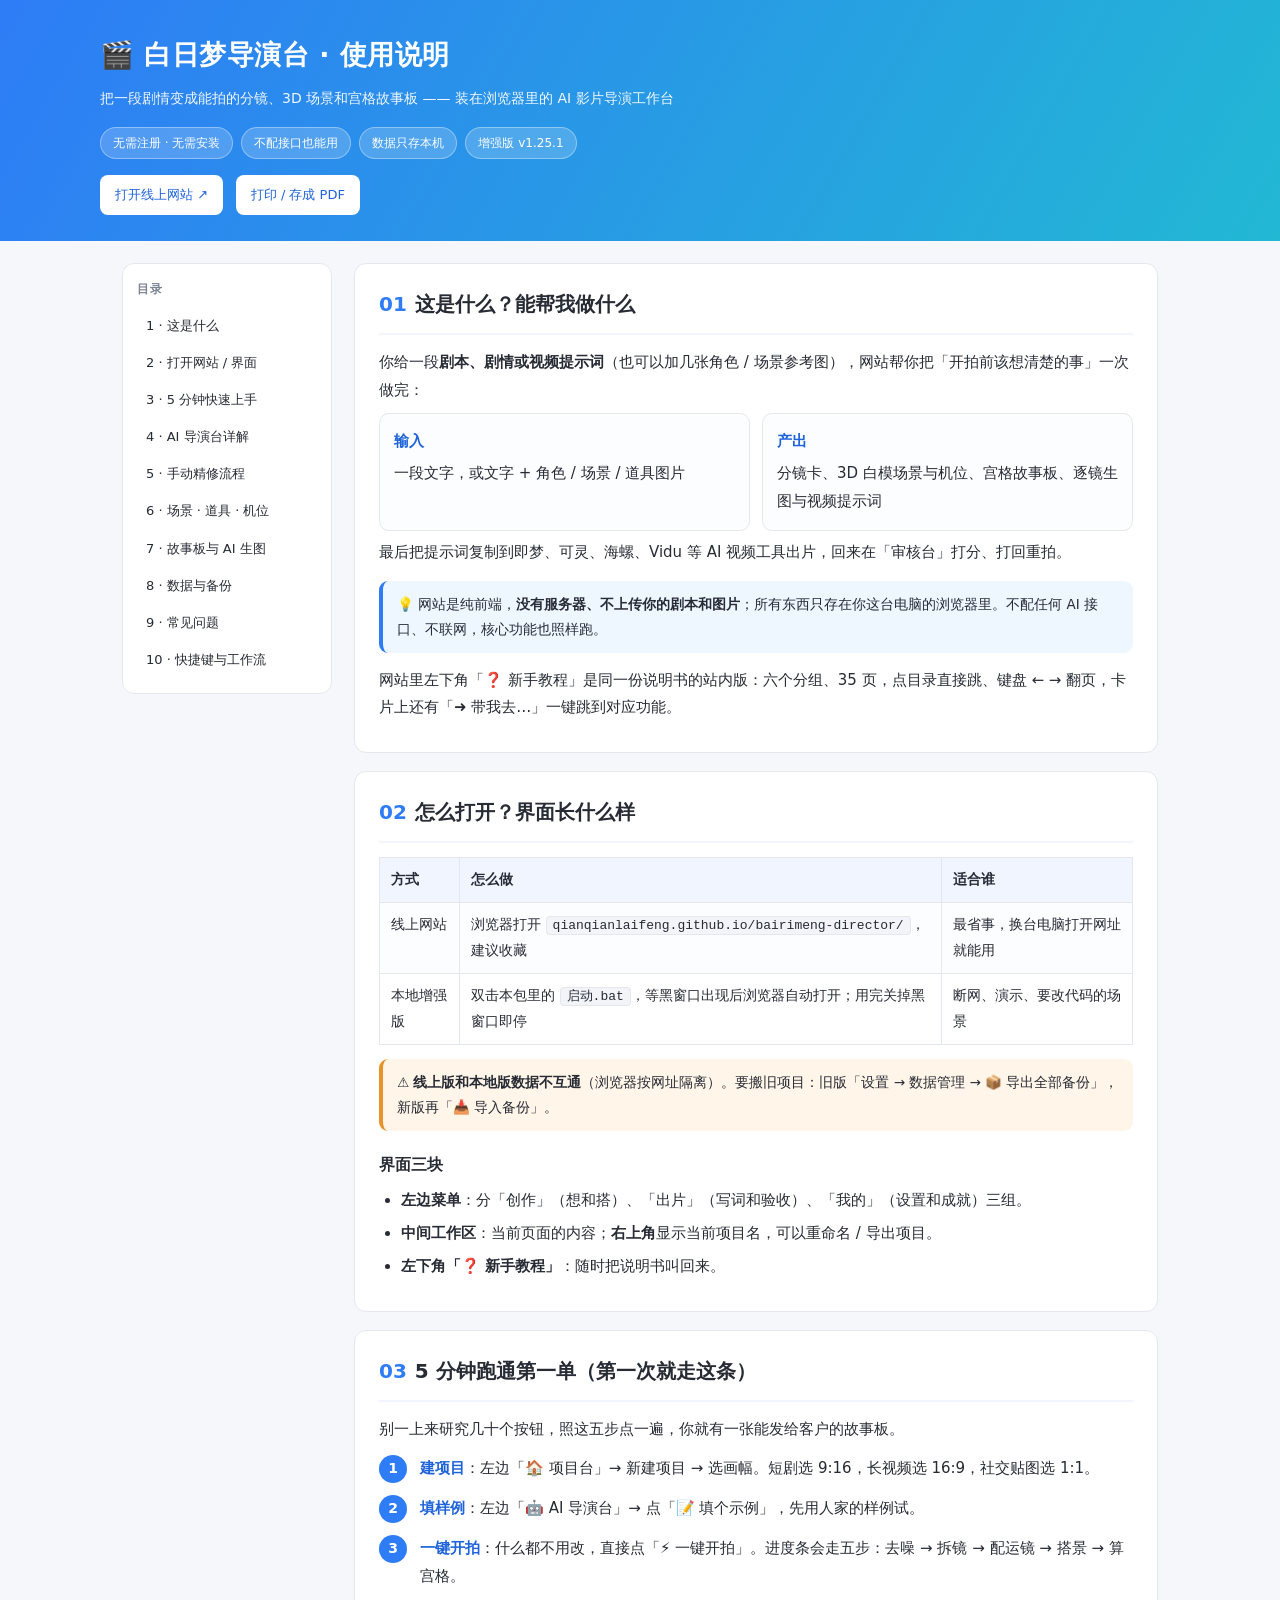
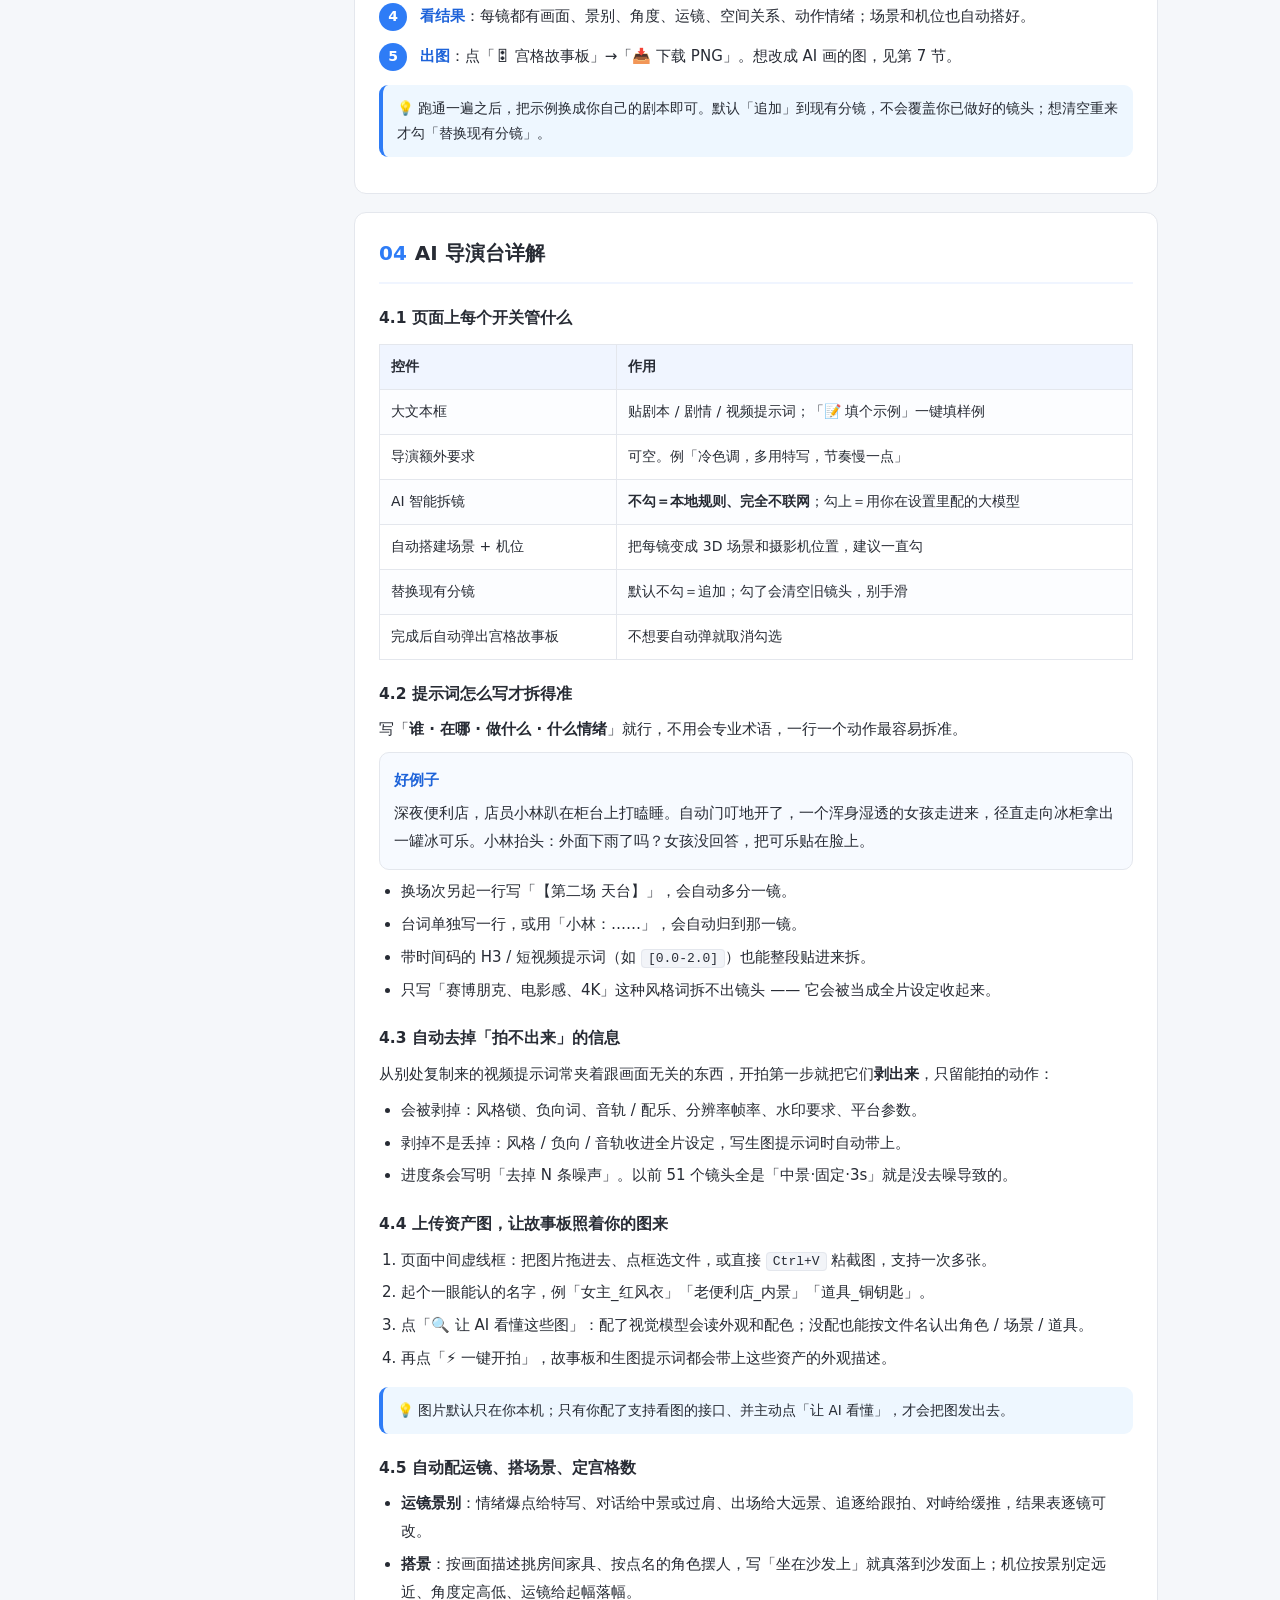
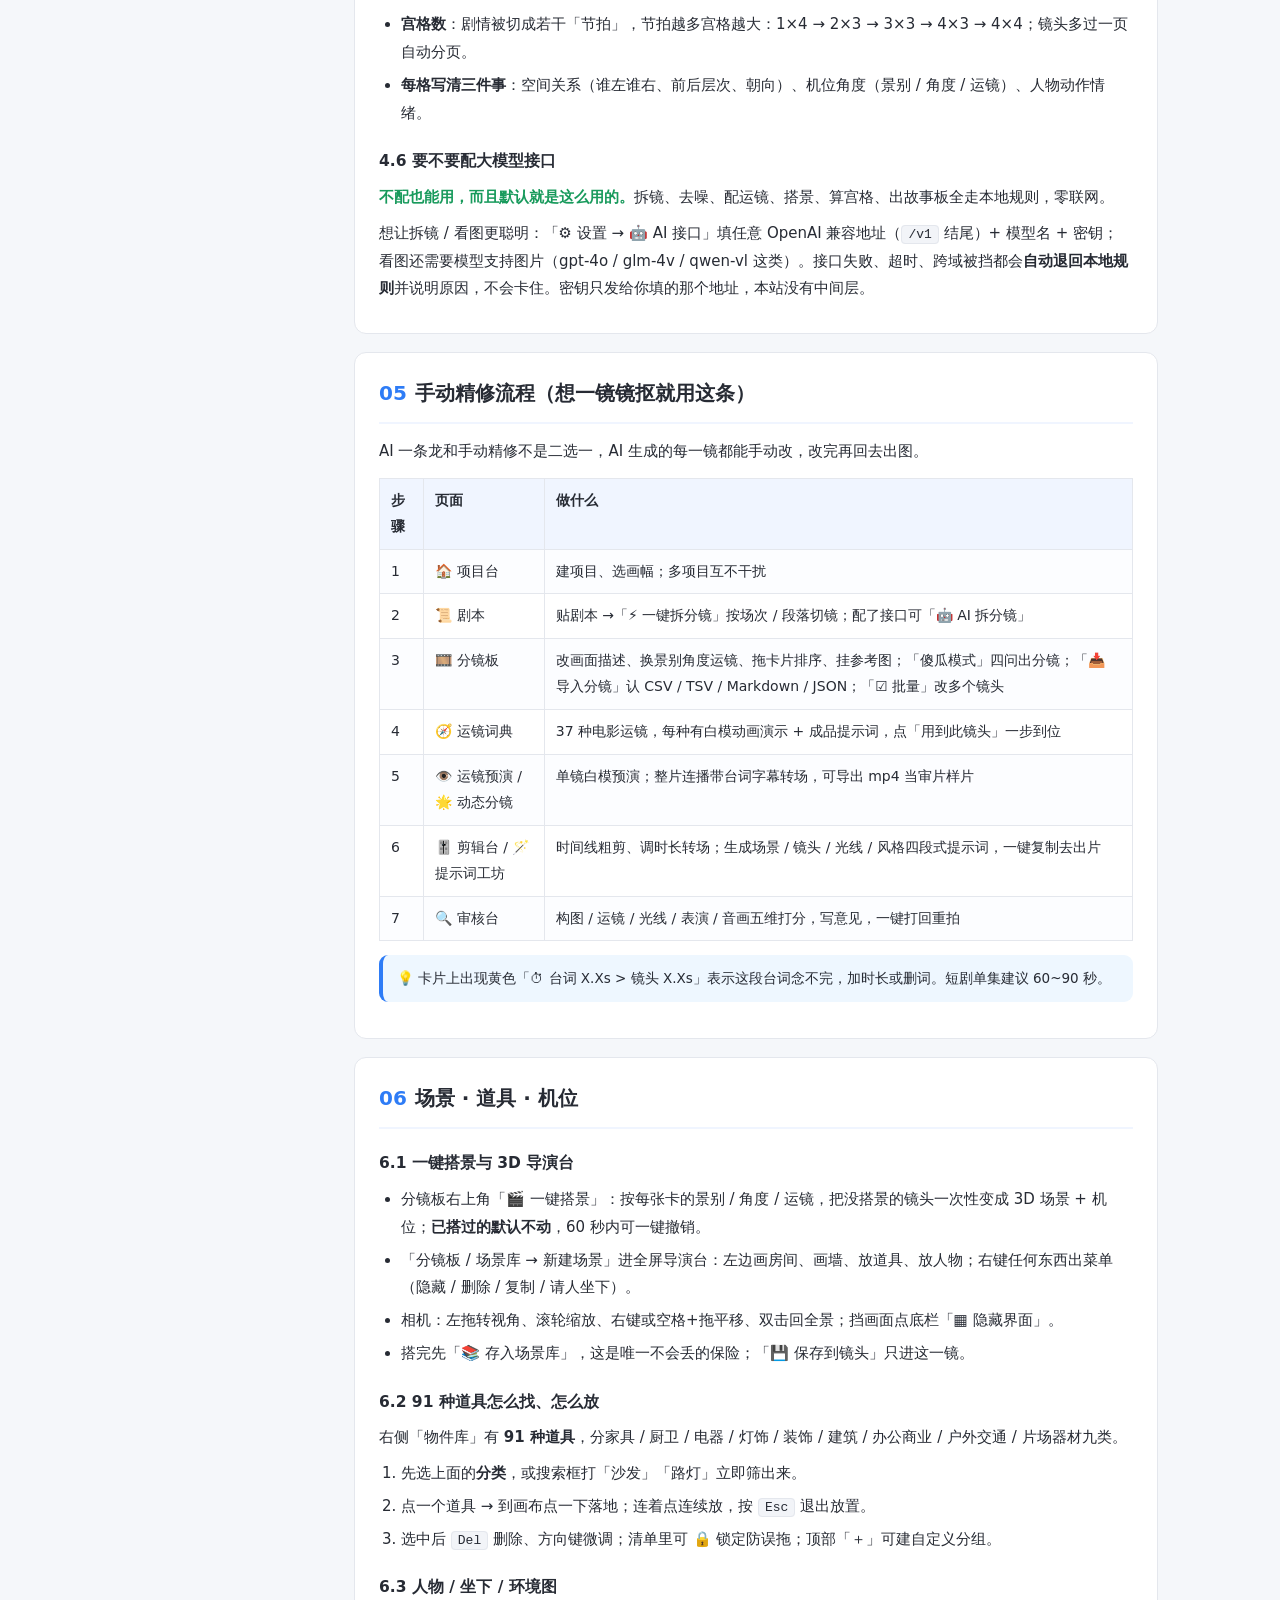
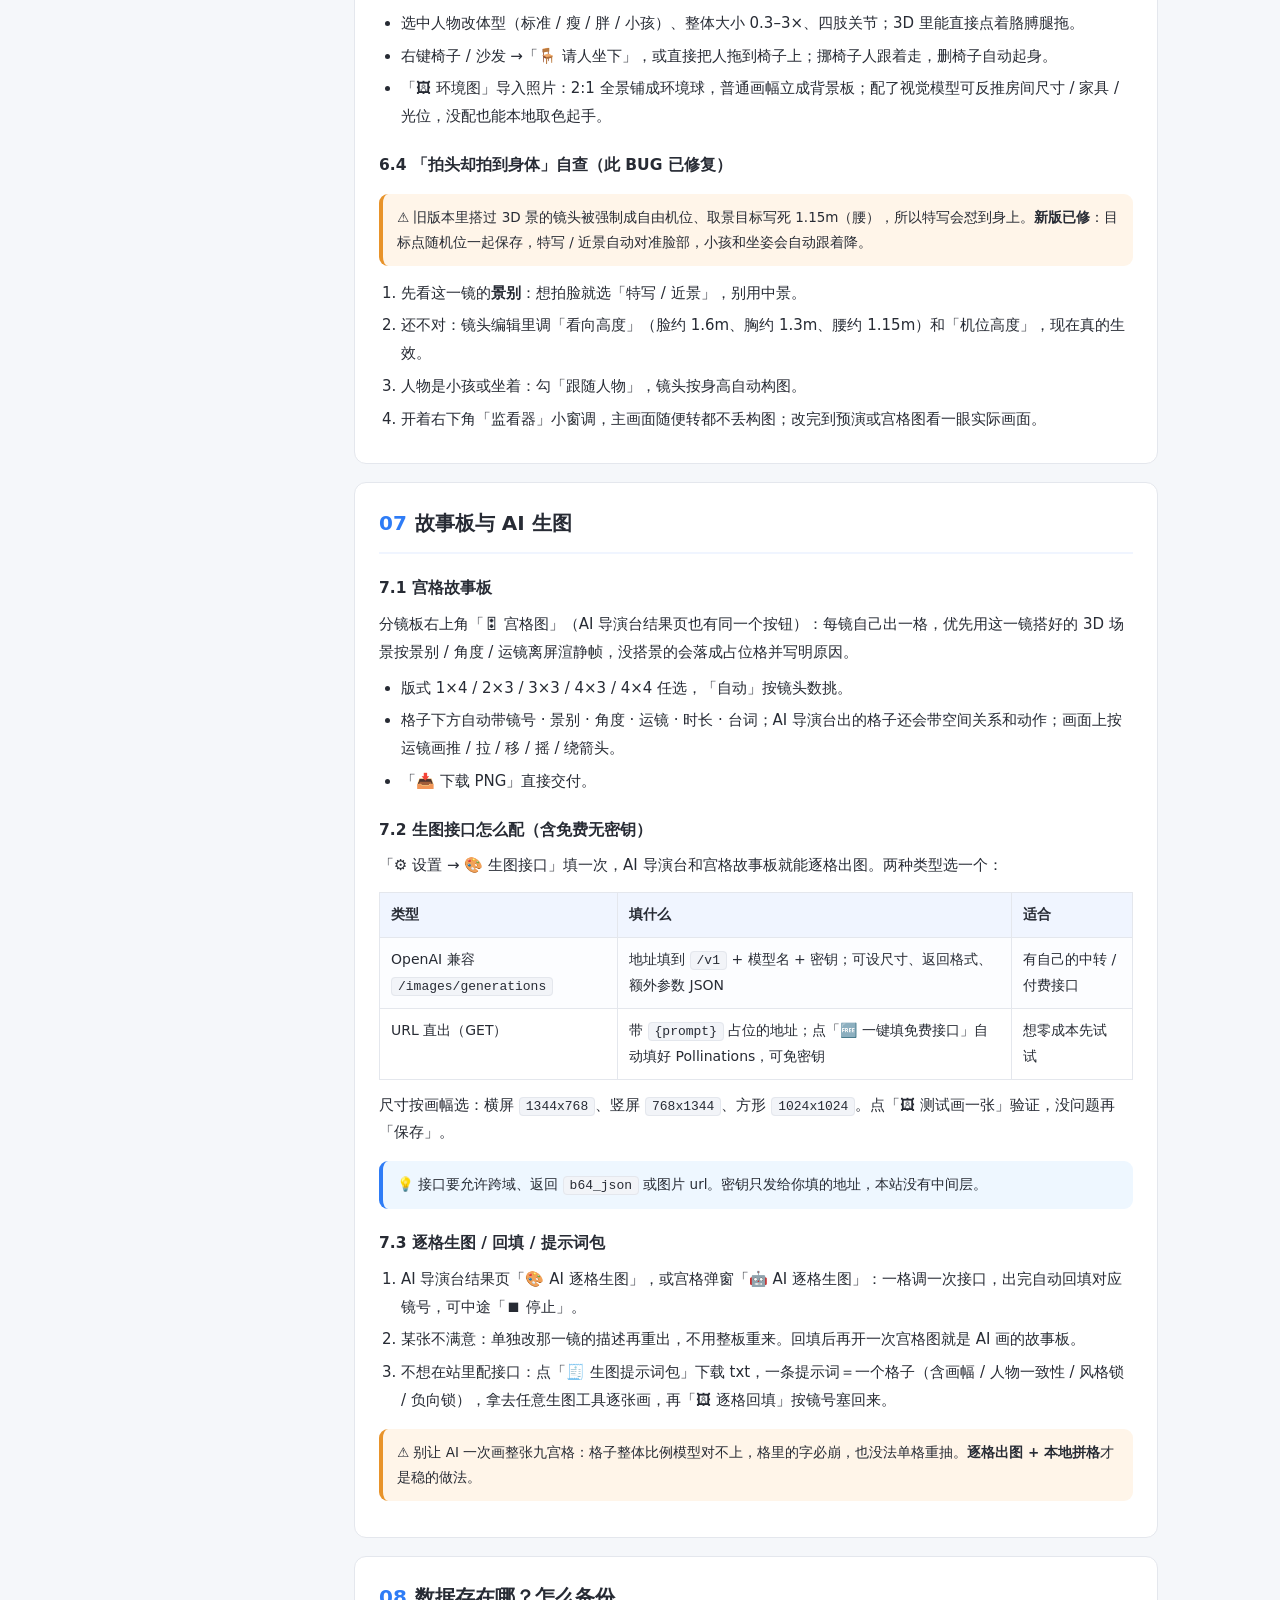
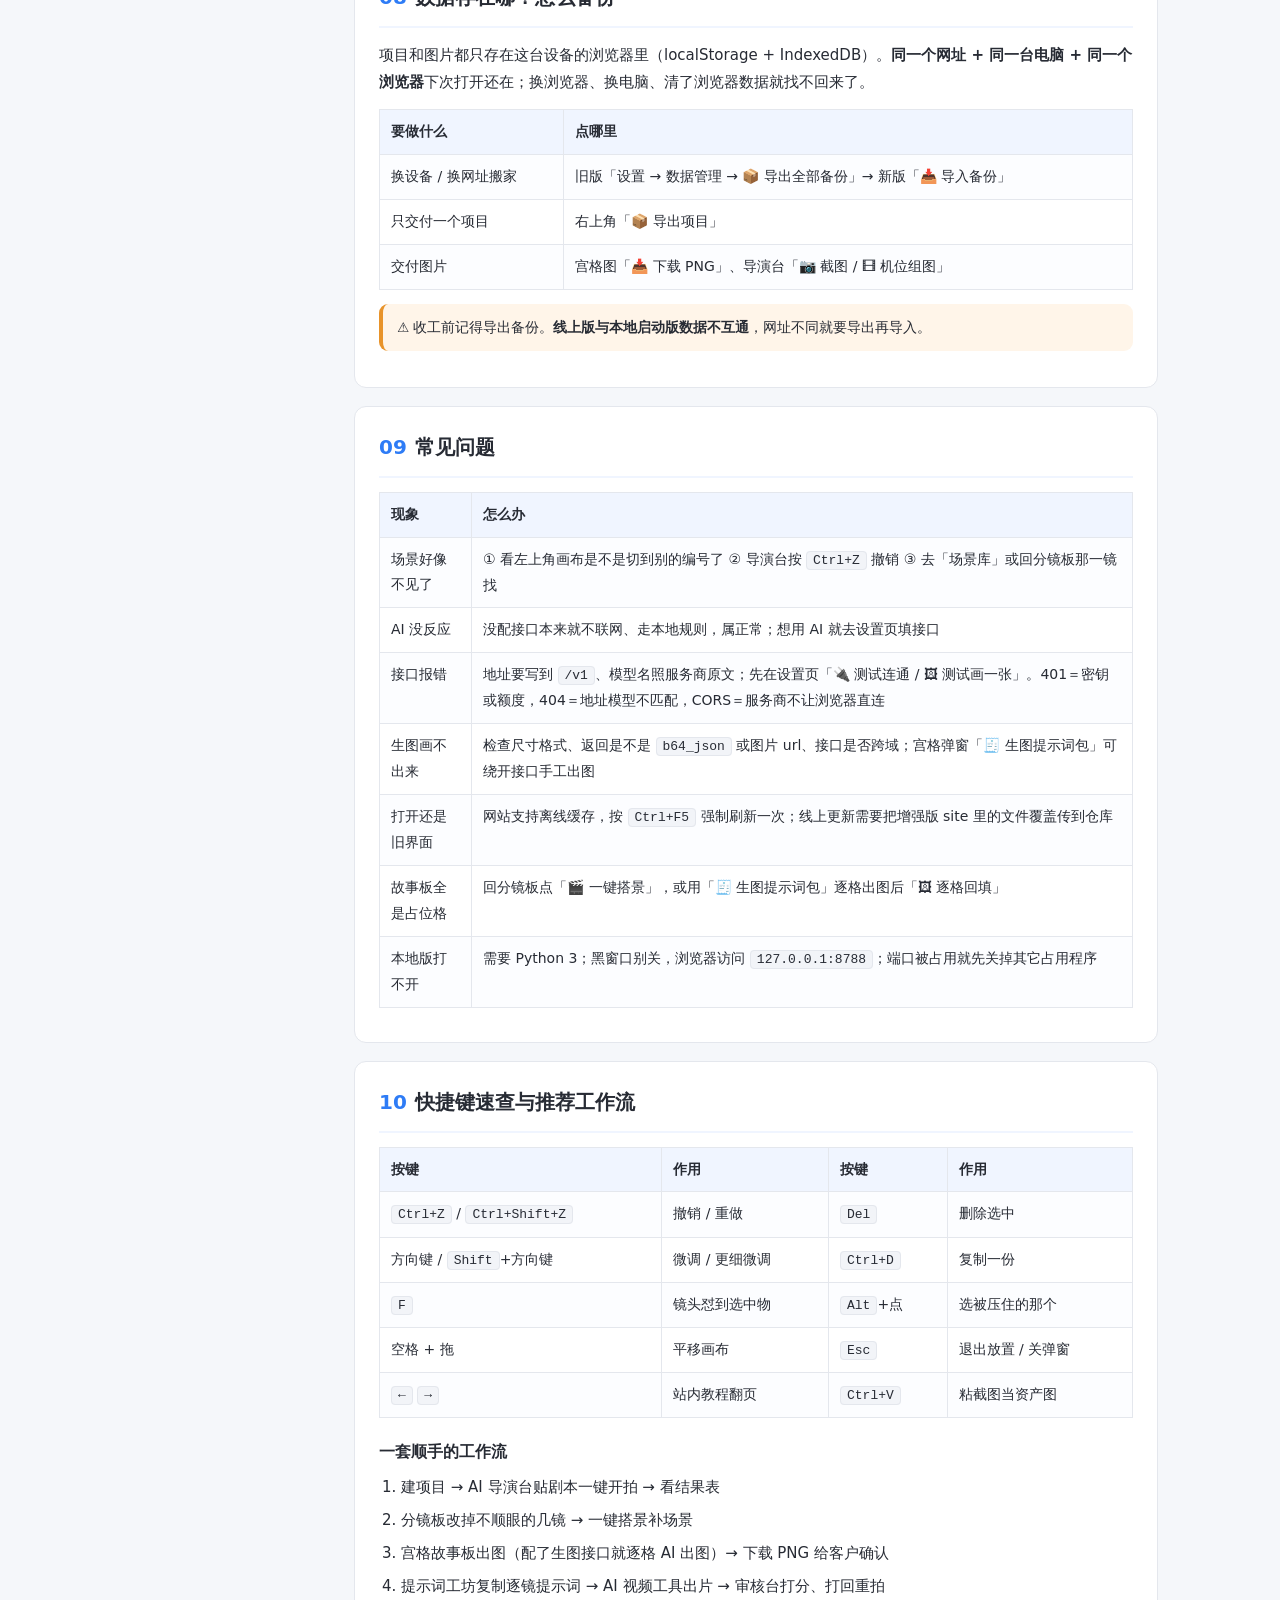
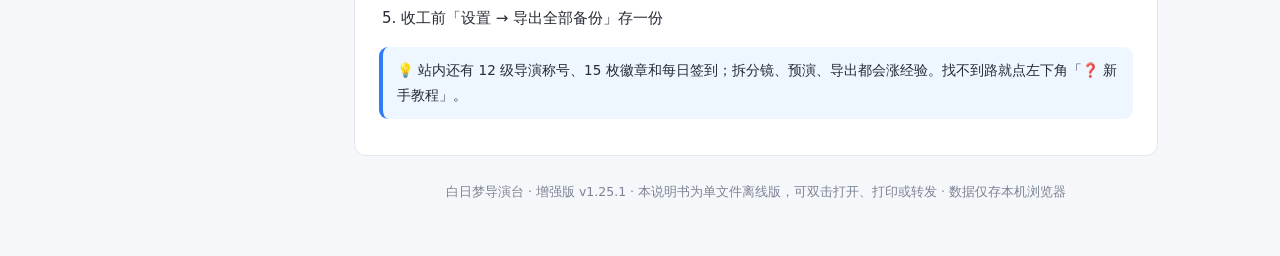
==== guide.html @ a3635294 "v1.25.1 AI 导演台 + 特写取景修复 + 91 种道具 + 全新分组教程 - 修复特写/近景拍到身体的取景 BUG：机位目标点随场景保存，按身高/坐姿自适应对准头部，显式看向高度生效 - 道" ====
<!DOCTYPE html>
<html lang="zh-CN">
<head>
<meta charset="utf-8">
<meta name="viewport" content="width=device-width, initial-scale=1">
<title>白日梦导演台 · 使用说明</title>
<style>
  :root{
    --blue:#2e7cf6; --blue-d:#1e63d9; --ink:#272b34; --dim:#7c8494;
    --line:#e4e7ed; --bg:#f5f7fa; --card:#ffffff; --soft:#f0f5ff;
  }
  *{box-sizing:border-box}
  body{margin:0;background:var(--bg);color:var(--ink);
    font:15px/1.85 "PingFang SC","Microsoft YaHei","Noto Sans SC",system-ui,sans-serif}
  .top{background:linear-gradient(120deg,#2e7cf6,#22b8d4);color:#fff;padding:30px 22px 26px}
  .top-in{max-width:1080px;margin:0 auto}
  .top h1{margin:0 0 6px;font-size:27px;letter-spacing:.5px}
  .top p{margin:0;opacity:.94;font-size:14px}
  .badges{margin-top:15px;display:flex;gap:8px;flex-wrap:wrap}
  .badge{background:rgba(255,255,255,.18);border:1px solid rgba(255,255,255,.35);
    border-radius:20px;padding:4px 12px;font-size:12px}
  .wrap{max-width:1080px;margin:0 auto;padding:22px;display:grid;
    grid-template-columns:210px minmax(0,1fr);gap:22px;align-items:start}
  .nav{position:sticky;top:18px;background:var(--card);border:1px solid var(--line);
    border-radius:12px;padding:14px}
  .nav b{display:block;font-size:12px;color:var(--dim);margin-bottom:8px;letter-spacing:1px}
  .nav a{display:block;color:var(--ink);text-decoration:none;font-size:13px;
    padding:6px 9px;border-radius:7px;margin:1px 0}
  .nav a:hover{background:var(--soft);color:var(--blue-d)}
  .main{min-width:0}
  section{background:var(--card);border:1px solid var(--line);border-radius:12px;
    padding:22px 24px;margin-bottom:18px;scroll-margin-top:16px}
  h2{margin:0 0 14px;font-size:20px;padding-bottom:10px;border-bottom:2px solid var(--soft)}
  h2 span{color:var(--blue);margin-right:8px}
  h3{font-size:15.5px;margin:20px 0 8px}
  p{margin:8px 0}
  ul,ol{padding-left:22px;margin:8px 0}
  li{margin:5px 0}
  table{width:100%;border-collapse:collapse;margin:12px 0;font-size:14px}
  th,td{border:1px solid var(--line);padding:9px 11px;text-align:left;vertical-align:top}
  th{background:var(--soft);font-weight:700}
  tr:nth-child(even) td{background:#fcfdff}
  code{background:#f2f4f8;border:1px solid var(--line);border-radius:4px;
    padding:1px 6px;font-size:13px;font-family:Consolas,Monaco,monospace}
  .step{display:flex;gap:13px;margin:12px 0;align-items:flex-start}
  .step i{flex:0 0 28px;height:28px;border-radius:50%;background:var(--blue);color:#fff;
    display:grid;place-items:center;font-style:normal;font-weight:800;font-size:14px}
  .step div{flex:1}
  .step b{color:var(--blue-d)}
  .tip,.warn{border-radius:9px;padding:11px 14px;margin:14px 0;font-size:13.5px}
  .tip{background:#eef7ff;border-left:4px solid var(--blue)}
  .warn{background:#fff5e9;border-left:4px solid #e8932a}
  .ok{color:#189a5c;font-weight:700}
  .grid2{display:grid;grid-template-columns:repeat(2,minmax(0,1fr));gap:12px}
  .box{border:1px solid var(--line);border-radius:10px;padding:14px;background:#fcfdff}
  .box b{display:block;margin-bottom:5px;color:var(--blue-d)}
  .foot{text-align:center;color:var(--dim);font-size:12.5px;padding:6px 20px 34px}
  .btn{display:inline-block;background:#fff;color:var(--blue-d);border:1px solid rgba(255,255,255,.6);
    border-radius:8px;padding:7px 14px;font-size:13px;text-decoration:none;margin-right:8px}
  .btn:hover{background:rgba(255,255,255,.25)}
  @media(max-width:820px){
    .wrap{grid-template-columns:1fr;padding:14px}
    .nav{position:static}
    .nav a{display:inline-block;margin:2px}
    .grid2{grid-template-columns:1fr}
    section{padding:18px 16px}
  }
  @media print{
    body{background:#fff;font-size:12px}
    .top{background:#2e7cf6 !important;-webkit-print-color-adjust:exact;print-color-adjust:exact}
    .nav,.btn{display:none}
    .wrap{display:block;max-width:none;padding:0}
    section{break-inside:avoid;border:1px solid #ddd;margin-bottom:10px;box-shadow:none}
    th{-webkit-print-color-adjust:exact;print-color-adjust:exact}
  }
</style>
</head>
<body>

<div class="top">
  <div class="top-in">
    <h1>🎬 白日梦导演台 · 使用说明</h1>
    <p>把一段剧情变成能拍的分镜、3D 场景和宫格故事板 —— 装在浏览器里的 AI 影片导演工作台</p>
    <div class="badges">
      <span class="badge">无需注册 · 无需安装</span>
      <span class="badge">不配接口也能用</span>
      <span class="badge">数据只存本机</span>
      <span class="badge">增强版 v1.25.1</span>
    </div>
    <div style="margin-top:16px">
      <a class="btn" href="https://qianqianlaifeng.github.io/bairimeng-director/" target="_blank" rel="noopener">打开线上网站 ↗</a>
      <a class="btn" href="javascript:window.print()">打印 / 存成 PDF</a>
    </div>
  </div>
</div>

<div class="wrap">
  <aside class="nav">
    <b>目录</b>
    <a href="#s1">1 · 这是什么</a>
    <a href="#s2">2 · 打开网站 / 界面</a>
    <a href="#s3">3 · 5 分钟快速上手</a>
    <a href="#s4">4 · AI 导演台详解</a>
    <a href="#s5">5 · 手动精修流程</a>
    <a href="#s6">6 · 场景 · 道具 · 机位</a>
    <a href="#s7">7 · 故事板与 AI 生图</a>
    <a href="#s8">8 · 数据与备份</a>
    <a href="#s9">9 · 常见问题</a>
    <a href="#s10">10 · 快捷键与工作流</a>
  </aside>

  <main class="main">

    <section id="s1">
      <h2><span>01</span>这是什么？能帮我做什么</h2>
      <p>你给一段<b>剧本、剧情或视频提示词</b>（也可以加几张角色 / 场景参考图），网站帮你把「开拍前该想清楚的事」一次做完：</p>
      <div class="grid2">
        <div class="box"><b>输入</b>一段文字，或文字 + 角色 / 场景 / 道具图片</div>
        <div class="box"><b>产出</b>分镜卡、3D 白模场景与机位、宫格故事板、逐镜生图与视频提示词</div>
      </div>
      <p>最后把提示词复制到即梦、可灵、海螺、Vidu 等 AI 视频工具出片，回来在「审核台」打分、打回重拍。</p>
      <div class="tip">💡 网站是纯前端，<b>没有服务器、不上传你的剧本和图片</b>；所有东西只存在你这台电脑的浏览器里。不配任何 AI 接口、不联网，核心功能也照样跑。</div>
      <p>网站里左下角「❓ 新手教程」是同一份说明书的站内版：六个分组、35 页，点目录直接跳、键盘 ← → 翻页，卡片上还有「➜ 带我去…」一键跳到对应功能。</p>
    </section>

    <section id="s2">
      <h2><span>02</span>怎么打开？界面长什么样</h2>
      <table>
        <tr><th>方式</th><th>怎么做</th><th>适合谁</th></tr>
        <tr><td>线上网站</td><td>浏览器打开 <code>qianqianlaifeng.github.io/bairimeng-director/</code>，建议收藏</td><td>最省事，换台电脑打开网址就能用</td></tr>
        <tr><td>本地增强版</td><td>双击本包里的 <code>启动.bat</code>，等黑窗口出现后浏览器自动打开；用完关掉黑窗口即停</td><td>断网、演示、要改代码的场景</td></tr>
      </table>
      <div class="warn">⚠️ <b>线上版和本地版数据不互通</b>（浏览器按网址隔离）。要搬旧项目：旧版「设置 → 数据管理 → 📦 导出全部备份」，新版再「📥 导入备份」。</div>
      <h3>界面三块</h3>
      <ul>
        <li><b>左边菜单</b>：分「创作」（想和搭）、「出片」（写词和验收）、「我的」（设置和成就）三组。</li>
        <li><b>中间工作区</b>：当前页面的内容；<b>右上角</b>显示当前项目名，可以重命名 / 导出项目。</li>
        <li><b>左下角「❓ 新手教程」</b>：随时把说明书叫回来。</li>
      </ul>
    </section>

    <section id="s3">
      <h2><span>03</span>5 分钟跑通第一单（第一次就走这条）</h2>
      <p>别一上来研究几十个按钮，照这五步点一遍，你就有一张能发给客户的故事板。</p>
      <div class="step"><i>1</i><div><b>建项目</b>：左边「🏠 项目台」→ 新建项目 → 选画幅。短剧选 9:16，长视频选 16:9，社交贴图选 1:1。</div></div>
      <div class="step"><i>2</i><div><b>填样例</b>：左边「🤖 AI 导演台」→ 点「📝 填个示例」，先用人家的样例试。</div></div>
      <div class="step"><i>3</i><div><b>一键开拍</b>：什么都不用改，直接点「⚡ 一键开拍」。进度条会走五步：去噪 → 拆镜 → 配运镜 → 搭景 → 算宫格。</div></div>
      <div class="step"><i>4</i><div><b>看结果</b>：每镜都有画面、景别、角度、运镜、空间关系、动作情绪；场景和机位也自动搭好。</div></div>
      <div class="step"><i>5</i><div><b>出图</b>：点「🎛 宫格故事板」→「📥 下载 PNG」。想改成 AI 画的图，见第 7 节。</div></div>
      <div class="tip">💡 跑通一遍之后，把示例换成你自己的剧本即可。默认「追加」到现有分镜，不会覆盖你已做好的镜头；想清空重来才勾「替换现有分镜」。</div>
    </section>

    <section id="s4">
      <h2><span>04</span>AI 导演台详解</h2>

      <h3>4.1 页面上每个开关管什么</h3>
      <table>
        <tr><th>控件</th><th>作用</th></tr>
        <tr><td>大文本框</td><td>贴剧本 / 剧情 / 视频提示词；「📝 填个示例」一键填样例</td></tr>
        <tr><td>导演额外要求</td><td>可空。例「冷色调，多用特写，节奏慢一点」</td></tr>
        <tr><td>AI 智能拆镜</td><td><b>不勾＝本地规则、完全不联网</b>；勾上＝用你在设置里配的大模型</td></tr>
        <tr><td>自动搭建场景 + 机位</td><td>把每镜变成 3D 场景和摄影机位置，建议一直勾</td></tr>
        <tr><td>替换现有分镜</td><td>默认不勾＝追加；勾了会清空旧镜头，别手滑</td></tr>
        <tr><td>完成后自动弹出宫格故事板</td><td>不想要自动弹就取消勾选</td></tr>
      </table>

      <h3>4.2 提示词怎么写才拆得准</h3>
      <p>写「<b>谁 · 在哪 · 做什么 · 什么情绪</b>」就行，不用会专业术语，一行一个动作最容易拆准。</p>
      <div class="box" style="background:#f7faff">
        <b>好例子</b>
        深夜便利店，店员小林趴在柜台上打瞌睡。自动门叮地开了，一个浑身湿透的女孩走进来，径直走向冰柜拿出一罐冰可乐。小林抬头：外面下雨了吗？女孩没回答，把可乐贴在脸上。
      </div>
      <ul>
        <li>换场次另起一行写「【第二场 天台】」，会自动多分一镜。</li>
        <li>台词单独写一行，或用「小林：……」，会自动归到那一镜。</li>
        <li>带时间码的 H3 / 短视频提示词（如 <code>[0.0-2.0]</code>）也能整段贴进来拆。</li>
        <li>只写「赛博朋克、电影感、4K」这种风格词拆不出镜头 —— 它会被当成全片设定收起来。</li>
      </ul>

      <h3>4.3 自动去掉「拍不出来」的信息</h3>
      <p>从别处复制来的视频提示词常夹着跟画面无关的东西，开拍第一步就把它们<b>剥出来</b>，只留能拍的动作：</p>
      <ul>
        <li>会被剥掉：风格锁、负向词、音轨 / 配乐、分辨率帧率、水印要求、平台参数。</li>
        <li>剥掉不是丢掉：风格 / 负向 / 音轨收进全片设定，写生图提示词时自动带上。</li>
        <li>进度条会写明「去掉 N 条噪声」。以前 51 个镜头全是「中景·固定·3s」就是没去噪导致的。</li>
      </ul>

      <h3>4.4 上传资产图，让故事板照着你的图来</h3>
      <ol>
        <li>页面中间虚线框：把图片拖进去、点框选文件，或直接 <code>Ctrl+V</code> 粘截图，支持一次多张。</li>
        <li>起个一眼能认的名字，例「女主_红风衣」「老便利店_内景」「道具_铜钥匙」。</li>
        <li>点「🔍 让 AI 看懂这些图」：配了视觉模型会读外观和配色；没配也能按文件名认出角色 / 场景 / 道具。</li>
        <li>再点「⚡ 一键开拍」，故事板和生图提示词都会带上这些资产的外观描述。</li>
      </ol>
      <div class="tip">💡 图片默认只在你本机；只有你配了支持看图的接口、并主动点「让 AI 看懂」，才会把图发出去。</div>

      <h3>4.5 自动配运镜、搭场景、定宫格数</h3>
      <ul>
        <li><b>运镜景别</b>：情绪爆点给特写、对话给中景或过肩、出场给大远景、追逐给跟拍、对峙给缓推，结果表逐镜可改。</li>
        <li><b>搭景</b>：按画面描述挑房间家具、按点名的角色摆人，写「坐在沙发上」就真落到沙发面上；机位按景别定远近、角度定高低、运镜给起幅落幅。</li>
        <li><b>宫格数</b>：剧情被切成若干「节拍」，节拍越多宫格越大：1×4 → 2×3 → 3×3 → 4×3 → 4×4；镜头多过一页自动分页。</li>
        <li><b>每格写清三件事</b>：空间关系（谁左谁右、前后层次、朝向）、机位角度（景别 / 角度 / 运镜）、人物动作情绪。</li>
      </ul>

      <h3>4.6 要不要配大模型接口</h3>
      <p><span class="ok">不配也能用，而且默认就是这么用的。</span>拆镜、去噪、配运镜、搭景、算宫格、出故事板全走本地规则，零联网。</p>
      <p>想让拆镜 / 看图更聪明：「⚙️ 设置 → 🤖 AI 接口」填任意 OpenAI 兼容地址（<code>/v1</code> 结尾）+ 模型名 + 密钥；看图还需要模型支持图片（gpt-4o / glm-4v / qwen-vl 这类）。接口失败、超时、跨域被挡都会<b>自动退回本地规则</b>并说明原因，不会卡住。密钥只发给你填的那个地址，本站没有中间层。</p>
    </section>

    <section id="s5">
      <h2><span>05</span>手动精修流程（想一镜镜抠就用这条）</h2>
      <p>AI 一条龙和手动精修不是二选一，AI 生成的每一镜都能手动改，改完再回去出图。</p>
      <table>
        <tr><th>步骤</th><th>页面</th><th>做什么</th></tr>
        <tr><td>1</td><td>🏠 项目台</td><td>建项目、选画幅；多项目互不干扰</td></tr>
        <tr><td>2</td><td>📜 剧本</td><td>贴剧本 →「⚡ 一键拆分镜」按场次 / 段落切镜；配了接口可「🤖 AI 拆分镜」</td></tr>
        <tr><td>3</td><td>🎞️ 分镜板</td><td>改画面描述、换景别角度运镜、拖卡片排序、挂参考图；「傻瓜模式」四问出分镜；「📥 导入分镜」认 CSV / TSV / Markdown / JSON；「☑ 批量」改多个镜头</td></tr>
        <tr><td>4</td><td>🧭 运镜词典</td><td>37 种电影运镜，每种有白模动画演示 + 成品提示词，点「用到此镜头」一步到位</td></tr>
        <tr><td>5</td><td>👁️ 运镜预演 / 🌟 动态分镜</td><td>单镜白模预演；整片连播带台词字幕转场，可导出 mp4 当审片样片</td></tr>
        <tr><td>6</td><td>🎚️ 剪辑台 / 🪄 提示词工坊</td><td>时间线粗剪、调时长转场；生成场景 / 镜头 / 光线 / 风格四段式提示词，一键复制去出片</td></tr>
        <tr><td>7</td><td>🔍 审核台</td><td>构图 / 运镜 / 光线 / 表演 / 音画五维打分，写意见，一键打回重拍</td></tr>
      </table>
      <div class="tip">💡 卡片上出现黄色「⏱ 台词 X.Xs &gt; 镜头 X.Xs」表示这段台词念不完，加时长或删词。短剧单集建议 60~90 秒。</div>
    </section>

    <section id="s6">
      <h2><span>06</span>场景 · 道具 · 机位</h2>

      <h3>6.1 一键搭景与 3D 导演台</h3>
      <ul>
        <li>分镜板右上角「🎬 一键搭景」：按每张卡的景别 / 角度 / 运镜，把没搭景的镜头一次性变成 3D 场景 + 机位；<b>已搭过的默认不动</b>，60 秒内可一键撤销。</li>
        <li>「分镜板 / 场景库 → 新建场景」进全屏导演台：左边画房间、画墙、放道具、放人物；右键任何东西出菜单（隐藏 / 删除 / 复制 / 请人坐下）。</li>
        <li>相机：左拖转视角、滚轮缩放、右键或空格+拖平移、双击回全景；挡画面点底栏「▦ 隐藏界面」。</li>
        <li>搭完先「📚 存入场景库」，这是唯一不会丢的保险；「💾 保存到镜头」只进这一镜。</li>
      </ul>

      <h3>6.2 91 种道具怎么找、怎么放</h3>
      <p>右侧「物件库」有 <b>91 种道具</b>，分家具 / 厨卫 / 电器 / 灯饰 / 装饰 / 建筑 / 办公商业 / 户外交通 / 片场器材九类。</p>
      <ol>
        <li>先选上面的<b>分类</b>，或搜索框打「沙发」「路灯」立即筛出来。</li>
        <li>点一个道具 → 到画布点一下落地；连着点连续放，按 <code>Esc</code> 退出放置。</li>
        <li>选中后 <code>Del</code> 删除、方向键微调；清单里可 🔒 锁定防误拖；顶部「＋」可建自定义分组。</li>
      </ol>

      <h3>6.3 人物 / 坐下 / 环境图</h3>
      <ul>
        <li>选中人物改体型（标准 / 瘦 / 胖 / 小孩）、整体大小 0.3–3×、四肢关节；3D 里能直接点着胳膊腿拖。</li>
        <li>右键椅子 / 沙发 →「🪑 请人坐下」，或直接把人拖到椅子上；挪椅子人跟着走，删椅子自动起身。</li>
        <li>「🖼 环境图」导入照片：2:1 全景铺成环境球，普通画幅立成背景板；配了视觉模型可反推房间尺寸 / 家具 / 光位，没配也能本地取色起手。</li>
      </ul>

      <h3>6.4 「拍头却拍到身体」自查（此 BUG 已修复）</h3>
      <div class="warn">⚠️ 旧版本里搭过 3D 景的镜头被强制成自由机位、取景目标写死 1.15m（腰），所以特写会怼到身上。<b>新版已修</b>：目标点随机位一起保存，特写 / 近景自动对准脸部，小孩和坐姿会自动跟着降。</div>
      <ol>
        <li>先看这一镜的<b>景别</b>：想拍脸就选「特写 / 近景」，别用中景。</li>
        <li>还不对：镜头编辑里调「看向高度」（脸约 1.6m、胸约 1.3m、腰约 1.15m）和「机位高度」，现在真的生效。</li>
        <li>人物是小孩或坐着：勾「跟随人物」，镜头按身高自动构图。</li>
        <li>开着右下角「监看器」小窗调，主画面随便转都不丢构图；改完到预演或宫格图看一眼实际画面。</li>
      </ol>
    </section>

    <section id="s7">
      <h2><span>07</span>故事板与 AI 生图</h2>

      <h3>7.1 宫格故事板</h3>
      <p>分镜板右上角「🎛 宫格图」（AI 导演台结果页也有同一个按钮）：每镜自己出一格，优先用这一镜搭好的 3D 场景按景别 / 角度 / 运镜离屏渲静帧，没搭景的会落成占位格并写明原因。</p>
      <ul>
        <li>版式 1×4 / 2×3 / 3×3 / 4×3 / 4×4 任选，「自动」按镜头数挑。</li>
        <li>格子下方自动带镜号 · 景别 · 角度 · 运镜 · 时长 · 台词；AI 导演台出的格子还会带空间关系和动作；画面上按运镜画推 / 拉 / 移 / 摇 / 绕箭头。</li>
        <li>「📥 下载 PNG」直接交付。</li>
      </ul>

      <h3>7.2 生图接口怎么配（含免费无密钥）</h3>
      <p>「⚙️ 设置 → 🎨 生图接口」填一次，AI 导演台和宫格故事板就能逐格出图。两种类型选一个：</p>
      <table>
        <tr><th>类型</th><th>填什么</th><th>适合</th></tr>
        <tr><td>OpenAI 兼容 <code>/images/generations</code></td><td>地址填到 <code>/v1</code> + 模型名 + 密钥；可设尺寸、返回格式、额外参数 JSON</td><td>有自己的中转 / 付费接口</td></tr>
        <tr><td>URL 直出（GET）</td><td>带 <code>{prompt}</code> 占位的地址；点「🆓 一键填免费接口」自动填好 Pollinations，可免密钥</td><td>想零成本先试试</td></tr>
      </table>
      <p>尺寸按画幅选：横屏 <code>1344x768</code>、竖屏 <code>768x1344</code>、方形 <code>1024x1024</code>。点「🖼 测试画一张」验证，没问题再「保存」。</p>
      <div class="tip">💡 接口要允许跨域、返回 <code>b64_json</code> 或图片 url。密钥只发给你填的地址，本站没有中间层。</div>

      <h3>7.3 逐格生图 / 回填 / 提示词包</h3>
      <ol>
        <li>AI 导演台结果页「🎨 AI 逐格生图」，或宫格弹窗「🤖 AI 逐格生图」：一格调一次接口，出完自动回填对应镜号，可中途「⏹ 停止」。</li>
        <li>某张不满意：单独改那一镜的描述再重出，不用整板重来。回填后再开一次宫格图就是 AI 画的故事板。</li>
        <li>不想在站里配接口：点「🧾 生图提示词包」下载 txt，一条提示词＝一个格子（含画幅 / 人物一致性 / 风格锁 / 负向锁），拿去任意生图工具逐张画，再「🖼 逐格回填」按镜号塞回来。</li>
      </ol>
      <div class="warn">⚠️ 别让 AI 一次画整张九宫格：格子整体比例模型对不上，格里的字必崩，也没法单格重抽。<b>逐格出图 + 本地拼格</b>才是稳的做法。</div>
    </section>

    <section id="s8">
      <h2><span>08</span>数据存在哪？怎么备份</h2>
      <p>项目和图片都只存在这台设备的浏览器里（localStorage + IndexedDB）。<b>同一个网址 + 同一台电脑 + 同一个浏览器</b>下次打开还在；换浏览器、换电脑、清了浏览器数据就找不回来了。</p>
      <table>
        <tr><th>要做什么</th><th>点哪里</th></tr>
        <tr><td>换设备 / 换网址搬家</td><td>旧版「设置 → 数据管理 → 📦 导出全部备份」→ 新版「📥 导入备份」</td></tr>
        <tr><td>只交付一个项目</td><td>右上角「📦 导出项目」</td></tr>
        <tr><td>交付图片</td><td>宫格图「📥 下载 PNG」、导演台「📷 截图 / 🎞 机位组图」</td></tr>
      </table>
      <div class="warn">⚠️ 收工前记得导出备份。<b>线上版与本地启动版数据不互通</b>，网址不同就要导出再导入。</div>
    </section>

    <section id="s9">
      <h2><span>09</span>常见问题</h2>
      <table>
        <tr><th>现象</th><th>怎么办</th></tr>
        <tr><td>场景好像不见了</td><td>① 看左上角画布是不是切到别的编号了 ② 导演台按 <code>Ctrl+Z</code> 撤销 ③ 去「场景库」或回分镜板那一镜找</td></tr>
        <tr><td>AI 没反应</td><td>没配接口本来就不联网、走本地规则，属正常；想用 AI 就去设置页填接口</td></tr>
        <tr><td>接口报错</td><td>地址要写到 <code>/v1</code>、模型名照服务商原文；先在设置页「🔌 测试连通 / 🖼 测试画一张」。401＝密钥或额度，404＝地址模型不匹配，CORS＝服务商不让浏览器直连</td></tr>
        <tr><td>生图画不出来</td><td>检查尺寸格式、返回是不是 <code>b64_json</code> 或图片 url、接口是否跨域；宫格弹窗「🧾 生图提示词包」可绕开接口手工出图</td></tr>
        <tr><td>打开还是旧界面</td><td>网站支持离线缓存，按 <code>Ctrl+F5</code> 强制刷新一次；线上更新需要把增强版 site 里的文件覆盖传到仓库</td></tr>
        <tr><td>故事板全是占位格</td><td>回分镜板点「🎬 一键搭景」，或用「🧾 生图提示词包」逐格出图后「🖼 逐格回填」</td></tr>
        <tr><td>本地版打不开</td><td>需要 Python 3；黑窗口别关，浏览器访问 <code>127.0.0.1:8788</code>；端口被占用就先关掉其它占用程序</td></tr>
      </table>
    </section>

    <section id="s10">
      <h2><span>10</span>快捷键速查与推荐工作流</h2>
      <table>
        <tr><th>按键</th><th>作用</th><th>按键</th><th>作用</th></tr>
        <tr><td><code>Ctrl+Z</code> / <code>Ctrl+Shift+Z</code></td><td>撤销 / 重做</td><td><code>Del</code></td><td>删除选中</td></tr>
        <tr><td>方向键 / <code>Shift</code>+方向键</td><td>微调 / 更细微调</td><td><code>Ctrl+D</code></td><td>复制一份</td></tr>
        <tr><td><code>F</code></td><td>镜头怼到选中物</td><td><code>Alt</code>+点</td><td>选被压住的那个</td></tr>
        <tr><td>空格 + 拖</td><td>平移画布</td><td><code>Esc</code></td><td>退出放置 / 关弹窗</td></tr>
        <tr><td><code>←</code> <code>→</code></td><td>站内教程翻页</td><td><code>Ctrl+V</code></td><td>粘截图当资产图</td></tr>
      </table>
      <h3>一套顺手的工作流</h3>
      <ol>
        <li>建项目 → AI 导演台贴剧本一键开拍 → 看结果表</li>
        <li>分镜板改掉不顺眼的几镜 → 一键搭景补场景</li>
        <li>宫格故事板出图（配了生图接口就逐格 AI 出图）→ 下载 PNG 给客户确认</li>
        <li>提示词工坊复制逐镜提示词 → AI 视频工具出片 → 审核台打分、打回重拍</li>
        <li>收工前「设置 → 导出全部备份」存一份</li>
      </ol>
      <div class="tip">💡 站内还有 12 级导演称号、15 枚徽章和每日签到；拆分镜、预演、导出都会涨经验。找不到路就点左下角「❓ 新手教程」。</div>
    </section>

    <div class="foot">白日梦导演台 · 增强版 v1.25.1 · 本说明书为单文件离线版，可双击打开、打印或转发 · 数据仅存本机浏览器</div>
  </main>
</div>

</body>
</html>
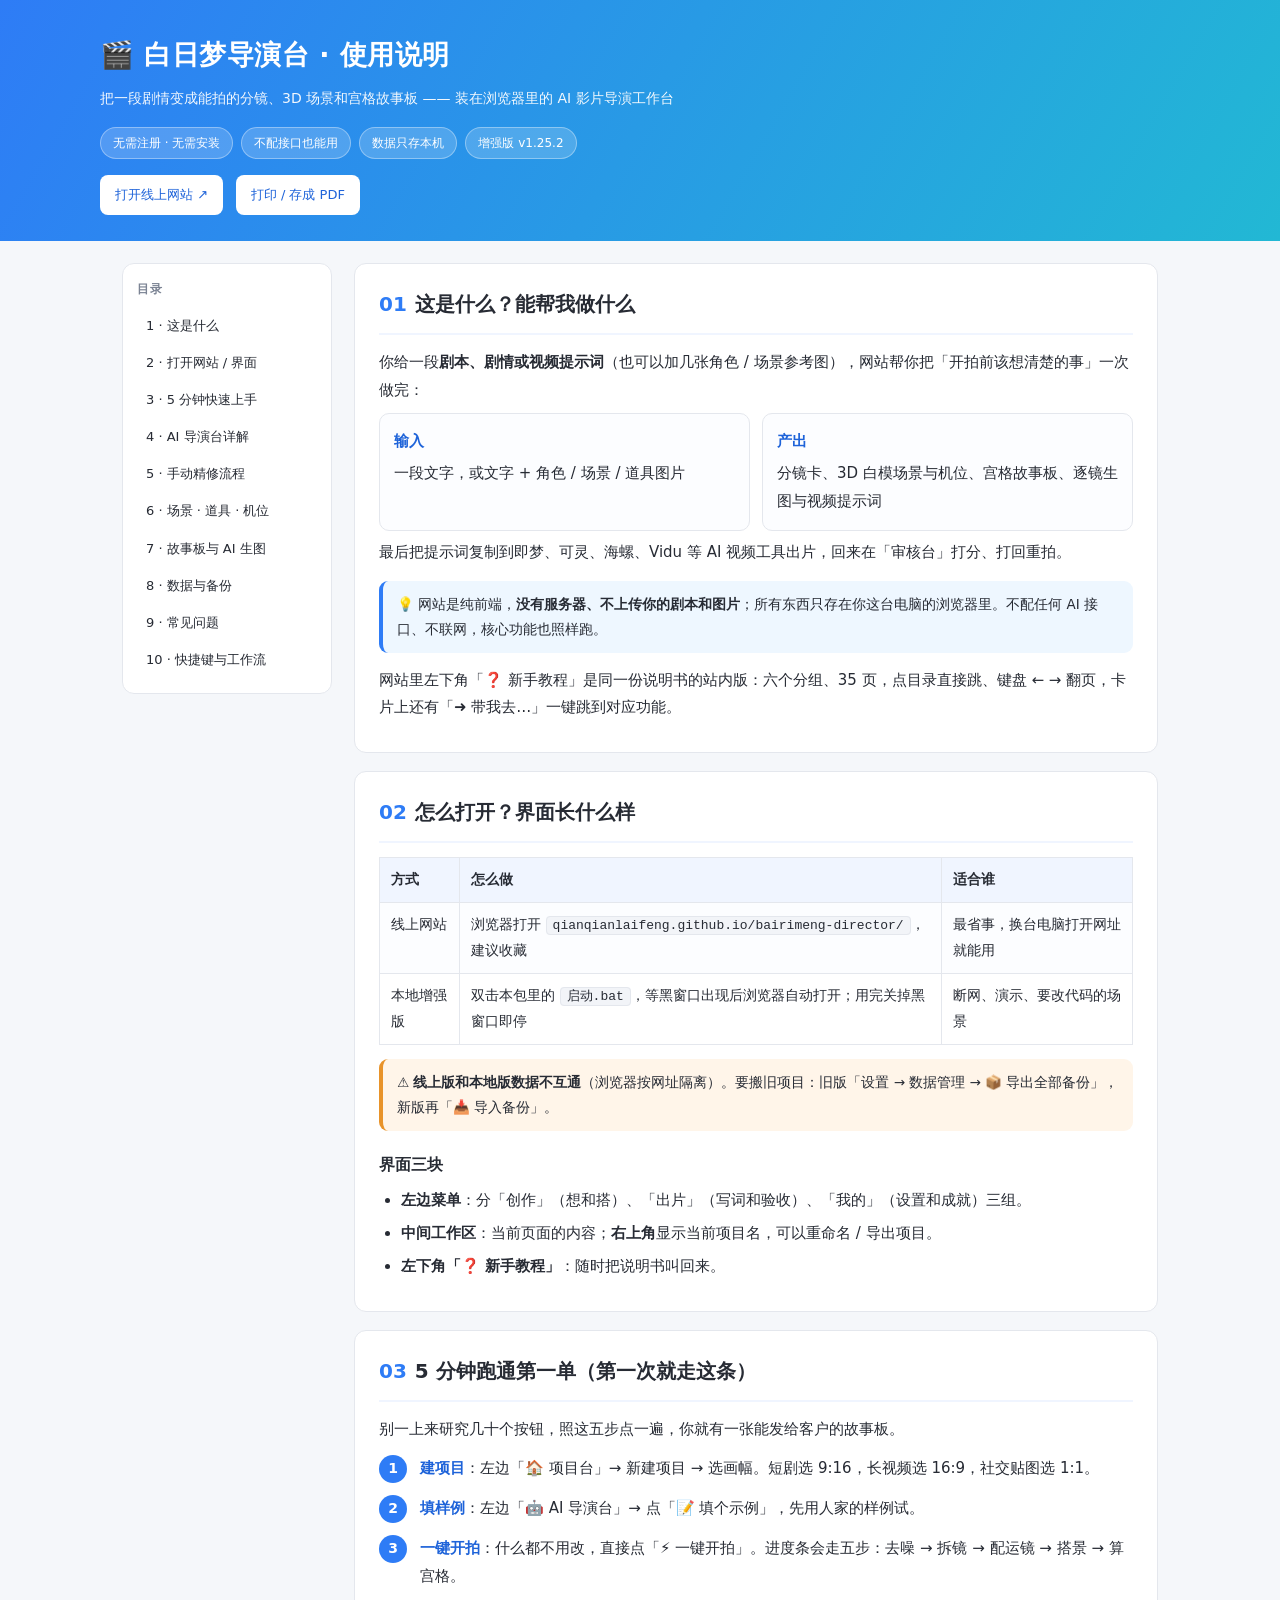
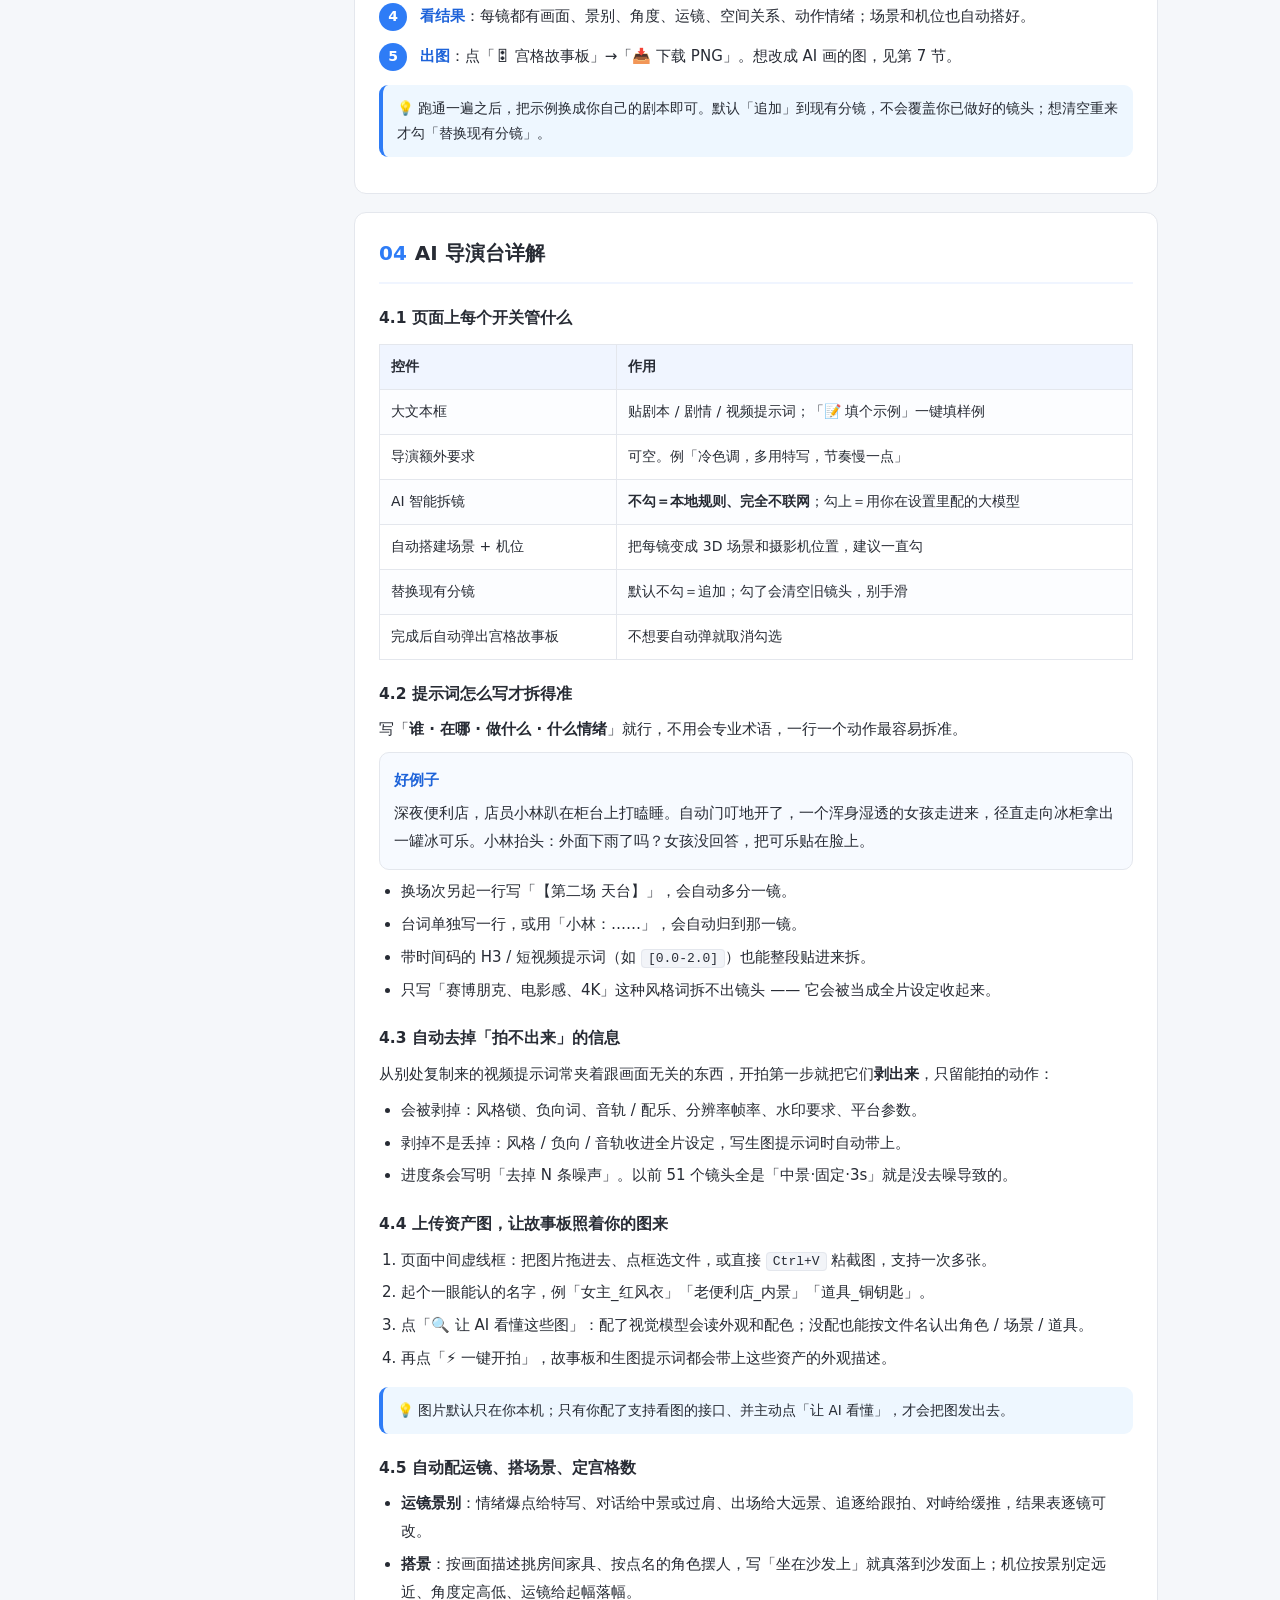
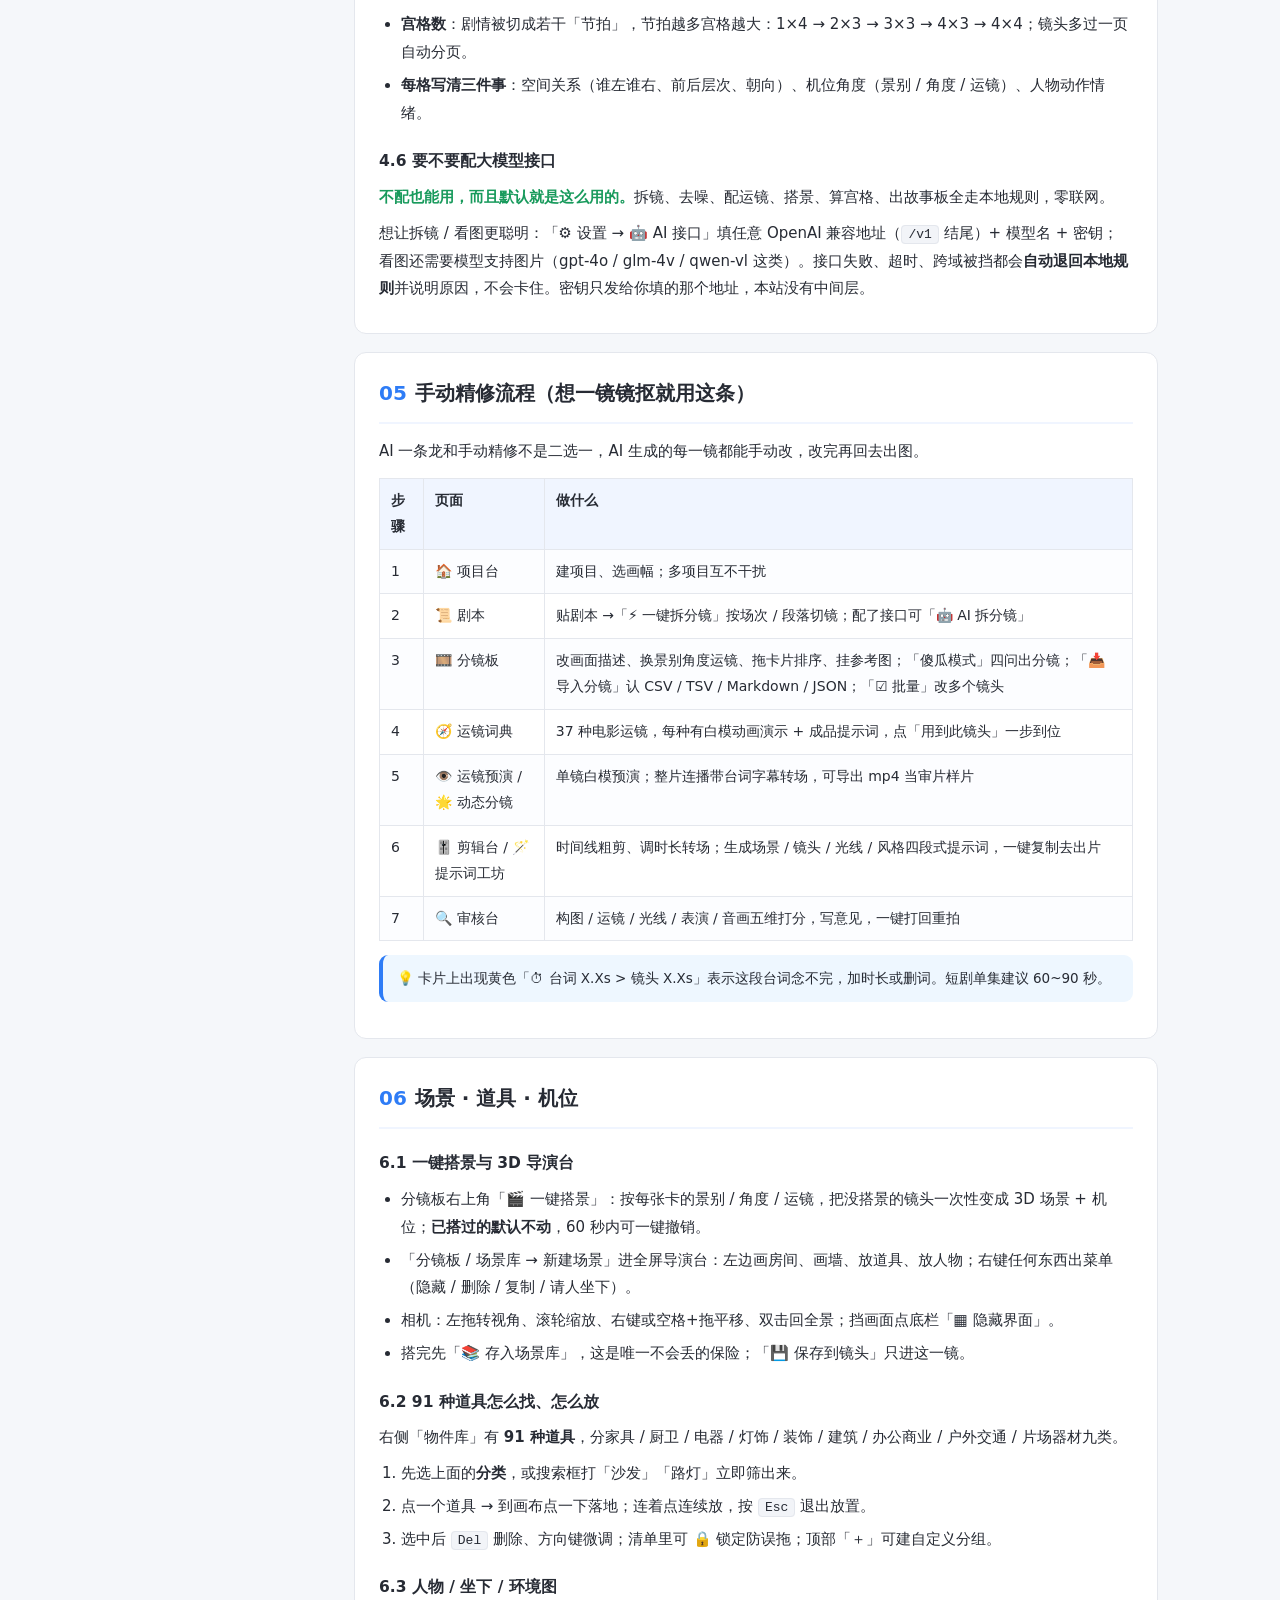
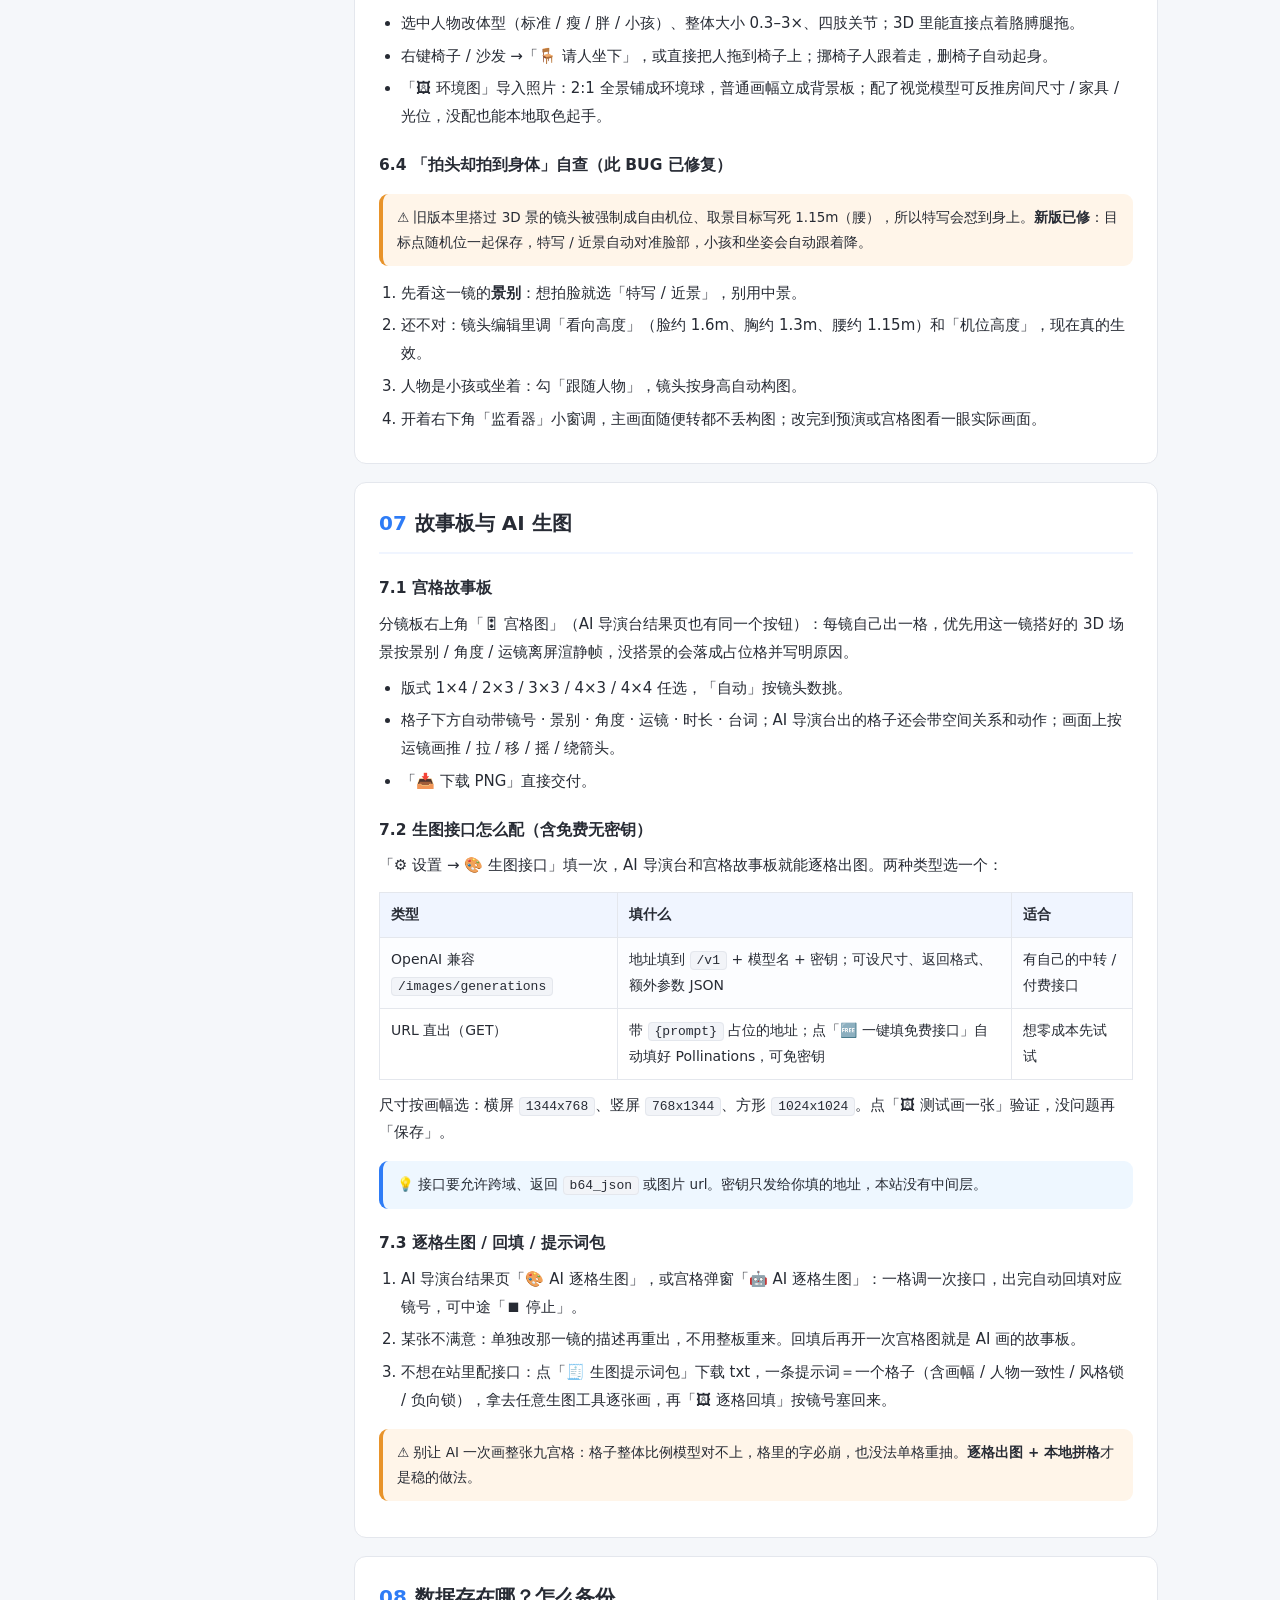
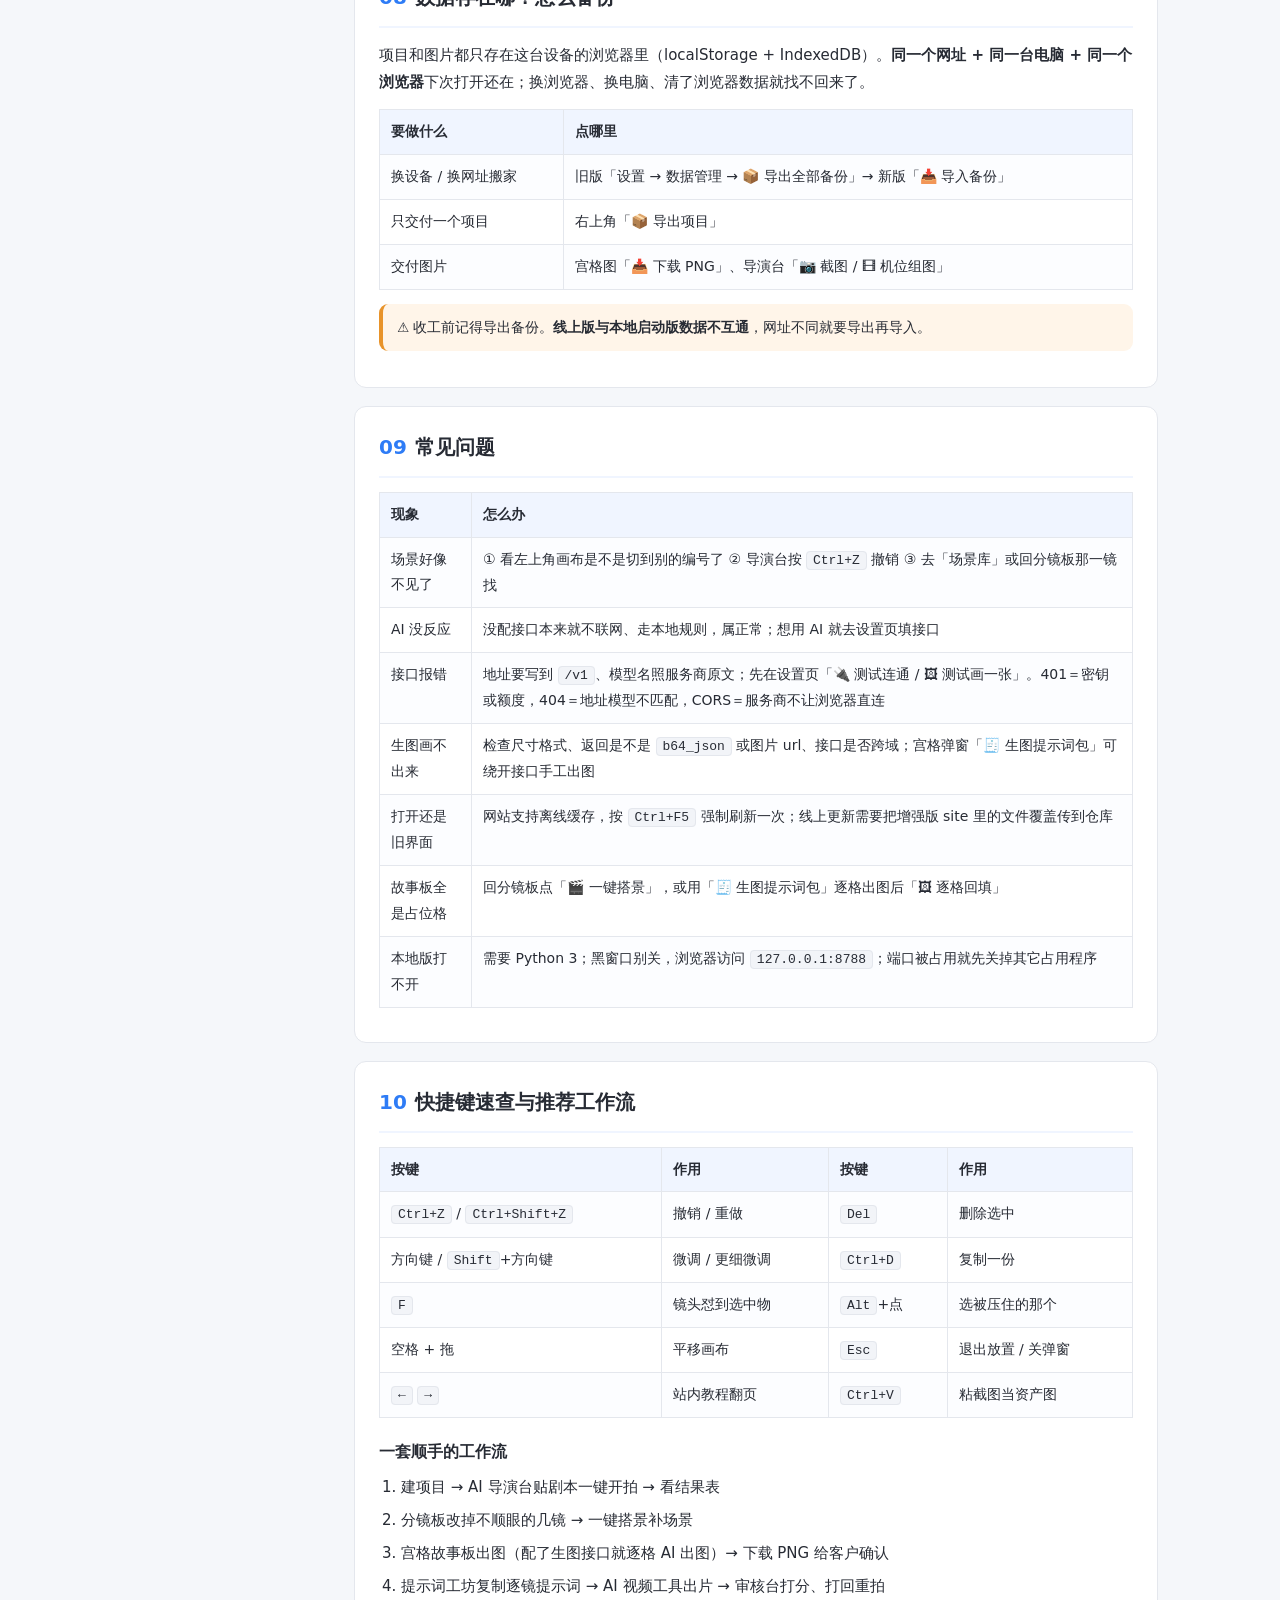
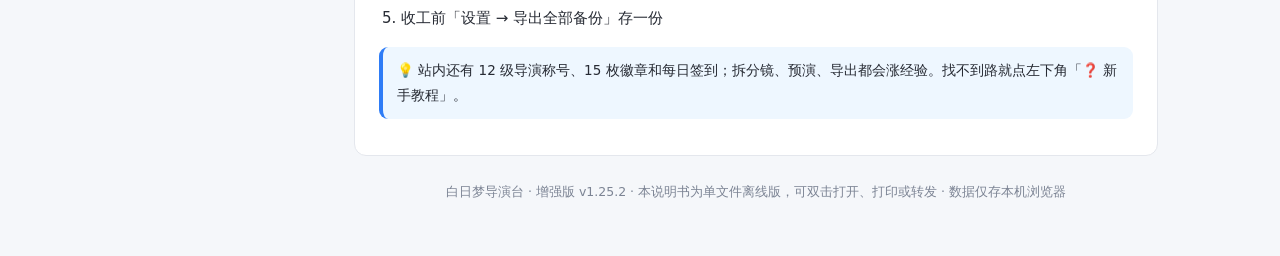
==== commit 1f4ce6c9: "v1.25.2 修复首次访问被 Service Worker 强制刷新冲掉操作结果 - 根因：SW 首次安装后 clients.claim() 触发 controllerchange，旧逻辑当场 lo" ====
--- a/guide.html
+++ b/guide.html
@@ -85,7 +85,7 @@
       <span class="badge">无需注册 · 无需安装</span>
       <span class="badge">不配接口也能用</span>
       <span class="badge">数据只存本机</span>
-      <span class="badge">增强版 v1.25.1</span>
+      <span class="badge">增强版 v1.25.2</span>
     </div>
     <div style="margin-top:16px">
       <a class="btn" href="https://qianqianlaifeng.github.io/bairimeng-director/" target="_blank" rel="noopener">打开线上网站 ↗</a>
@@ -336,7 +336,7 @@
       <div class="tip">💡 站内还有 12 级导演称号、15 枚徽章和每日签到；拆分镜、预演、导出都会涨经验。找不到路就点左下角「❓ 新手教程」。</div>
     </section>
 
-    <div class="foot">白日梦导演台 · 增强版 v1.25.1 · 本说明书为单文件离线版，可双击打开、打印或转发 · 数据仅存本机浏览器</div>
+    <div class="foot">白日梦导演台 · 增强版 v1.25.2 · 本说明书为单文件离线版，可双击打开、打印或转发 · 数据仅存本机浏览器</div>
   </main>
 </div>
 
